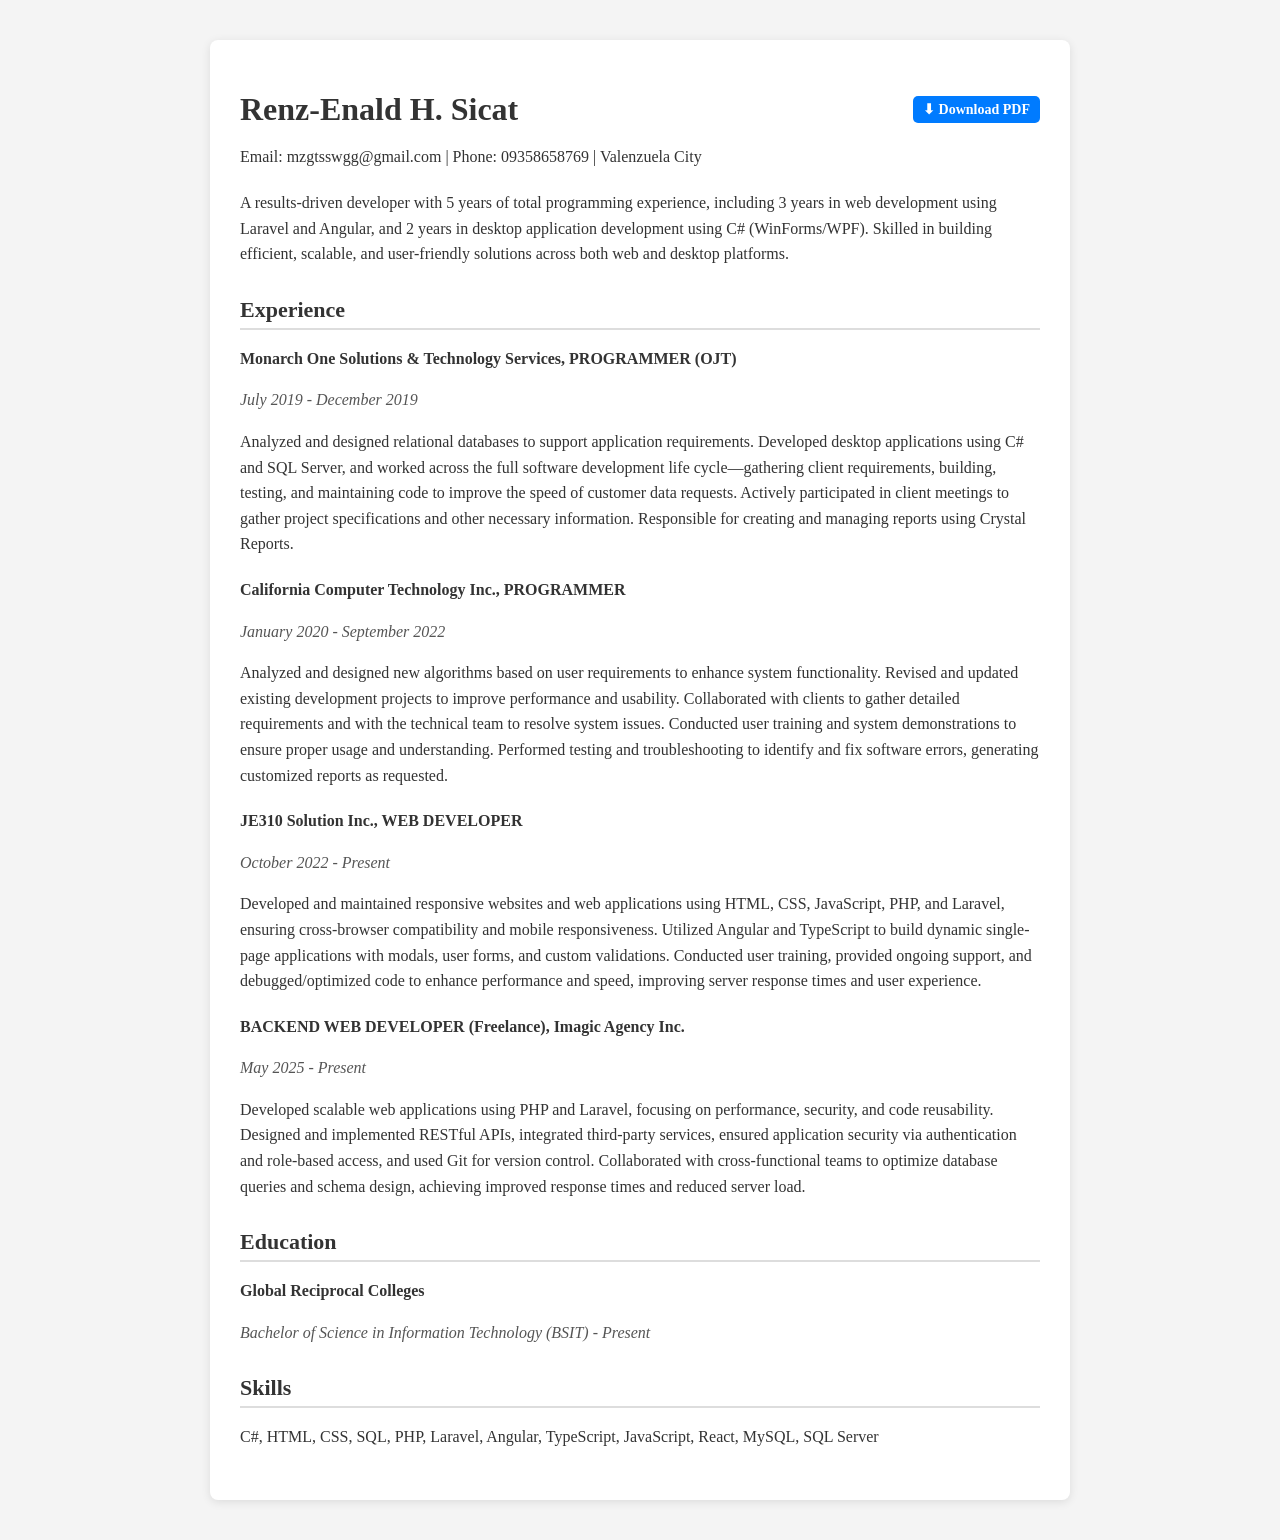
==== resume.html @ e67a29f0 "add resume html" ====
<!DOCTYPE html>
<html lang="en">
<head>
  <meta charset="UTF-8">
  <meta name="viewport" content="width=device-width, initial-scale=1.0">
  <title>Renz-Enald H. Sicat - Resume</title>
  <style>
    body {
      font-family: 'Times New Roman', serif;
      background: #f4f4f4;
      margin: 0;
      padding: 0;
      color: #333;
    }
    .container {
      width: 800px;
      max-width: 95%;
      margin: 40px auto;
      background: #fff;
      padding: 30px;
      border-radius: 8px;
      box-shadow: 0 2px 10px rgba(0,0,0,0.1);
    }
    h1 {
      font-size: 32px;
      margin-bottom: 5px;
    }
    h2 {
      font-size: 22px;
      border-bottom: 2px solid #ddd;
      padding-bottom: 5px;
      margin-bottom: 15px;
      margin-top: 30px;
    }
    p, li {
      line-height: 1.6;
    }
    ul {
      padding-left: 20px;
    }
    .sub {
      font-style: italic;
      color: #555;
    }
    .contact {
      margin-bottom: 20px;
    }
    .experience-item, .education-item, .skills-item {
      margin-bottom: 20px;
    }
    .job-title {
      font-weight: bold;
    }
  </style>
</head>
<body>
  <div class="container">
  <h1>
 <h1 style="display: flex; justify-content: space-between; align-items: center;">
  Renz-Enald H. Sicat
  <a href="assets/docs/RenzResume.pdf" download class="btn" style="text-decoration: none; padding: 5px 10px; background-color: #007bff; color: white; border-radius: 5px; font-size: 14px;">
    ⬇ Download PDF
  </a>
</h1>
    <p class="contact">Email: mzgtsswgg@gmail.com | Phone: 09358658769 | Valenzuela City</p>
    <p>A results-driven developer with 5 years of total programming experience, including 3 years in web development using Laravel and Angular, and 2 years in desktop application development using C# (WinForms/WPF). Skilled in building efficient, scalable, and user-friendly solutions across both web and desktop platforms.</p>

    <h2>Experience</h2>

    <div class="experience-item">
      <p class="job-title">Monarch One Solutions & Technology Services, PROGRAMMER (OJT)</p>
      <p class="sub">July 2019 - December 2019</p>
      <p>Analyzed and designed relational databases to support application requirements. Developed desktop applications using C# and SQL Server, and worked across the full software development life cycle—gathering client requirements, building, testing, and maintaining code to improve the speed of customer data requests. Actively participated in client meetings to gather project specifications and other necessary information. Responsible for creating and managing reports using Crystal Reports.</p>
    </div>

    <div class="experience-item">
      <p class="job-title">California Computer Technology Inc., PROGRAMMER</p>
      <p class="sub">January 2020 - September 2022</p>
      <p>Analyzed and designed new algorithms based on user requirements to enhance system functionality. Revised and updated existing development projects to improve performance and usability. Collaborated with clients to gather detailed requirements and with the technical team to resolve system issues. Conducted user training and system demonstrations to ensure proper usage and understanding. Performed testing and troubleshooting to identify and fix software errors, generating customized reports as requested.</p>
    </div>

    <div class="experience-item">
      <p class="job-title">JE310 Solution Inc., WEB DEVELOPER</p>
      <p class="sub">October 2022 - Present</p>
      <p>Developed and maintained responsive websites and web applications using HTML, CSS, JavaScript, PHP, and Laravel, ensuring cross-browser compatibility and mobile responsiveness. Utilized Angular and TypeScript to build dynamic single-page applications with modals, user forms, and custom validations. Conducted user training, provided ongoing support, and debugged/optimized code to enhance performance and speed, improving server response times and user experience.</p>
    </div>

    <div class="experience-item">
      <p class="job-title">BACKEND WEB DEVELOPER (Freelance), Imagic Agency Inc.</p>
      <p class="sub">May 2025 - Present</p>
      <p>Developed scalable web applications using PHP and Laravel, focusing on performance, security, and code reusability. Designed and implemented RESTful APIs, integrated third-party services, ensured application security via authentication and role-based access, and used Git for version control. Collaborated with cross-functional teams to optimize database queries and schema design, achieving improved response times and reduced server load.</p>
    </div>

    <h2>Education</h2>
    <div class="education-item">
      <p class="job-title">Global Reciprocal Colleges</p>
      <p class="sub">Bachelor of Science in Information Technology (BSIT) - Present</p>
    </div>

    <h2>Skills</h2>
    <div class="skills-item">
      <p>C#, HTML, CSS, SQL, PHP, Laravel, Angular, TypeScript, JavaScript, React, MySQL, SQL Server</p>
    </div>
  </div>
</body>
</html>
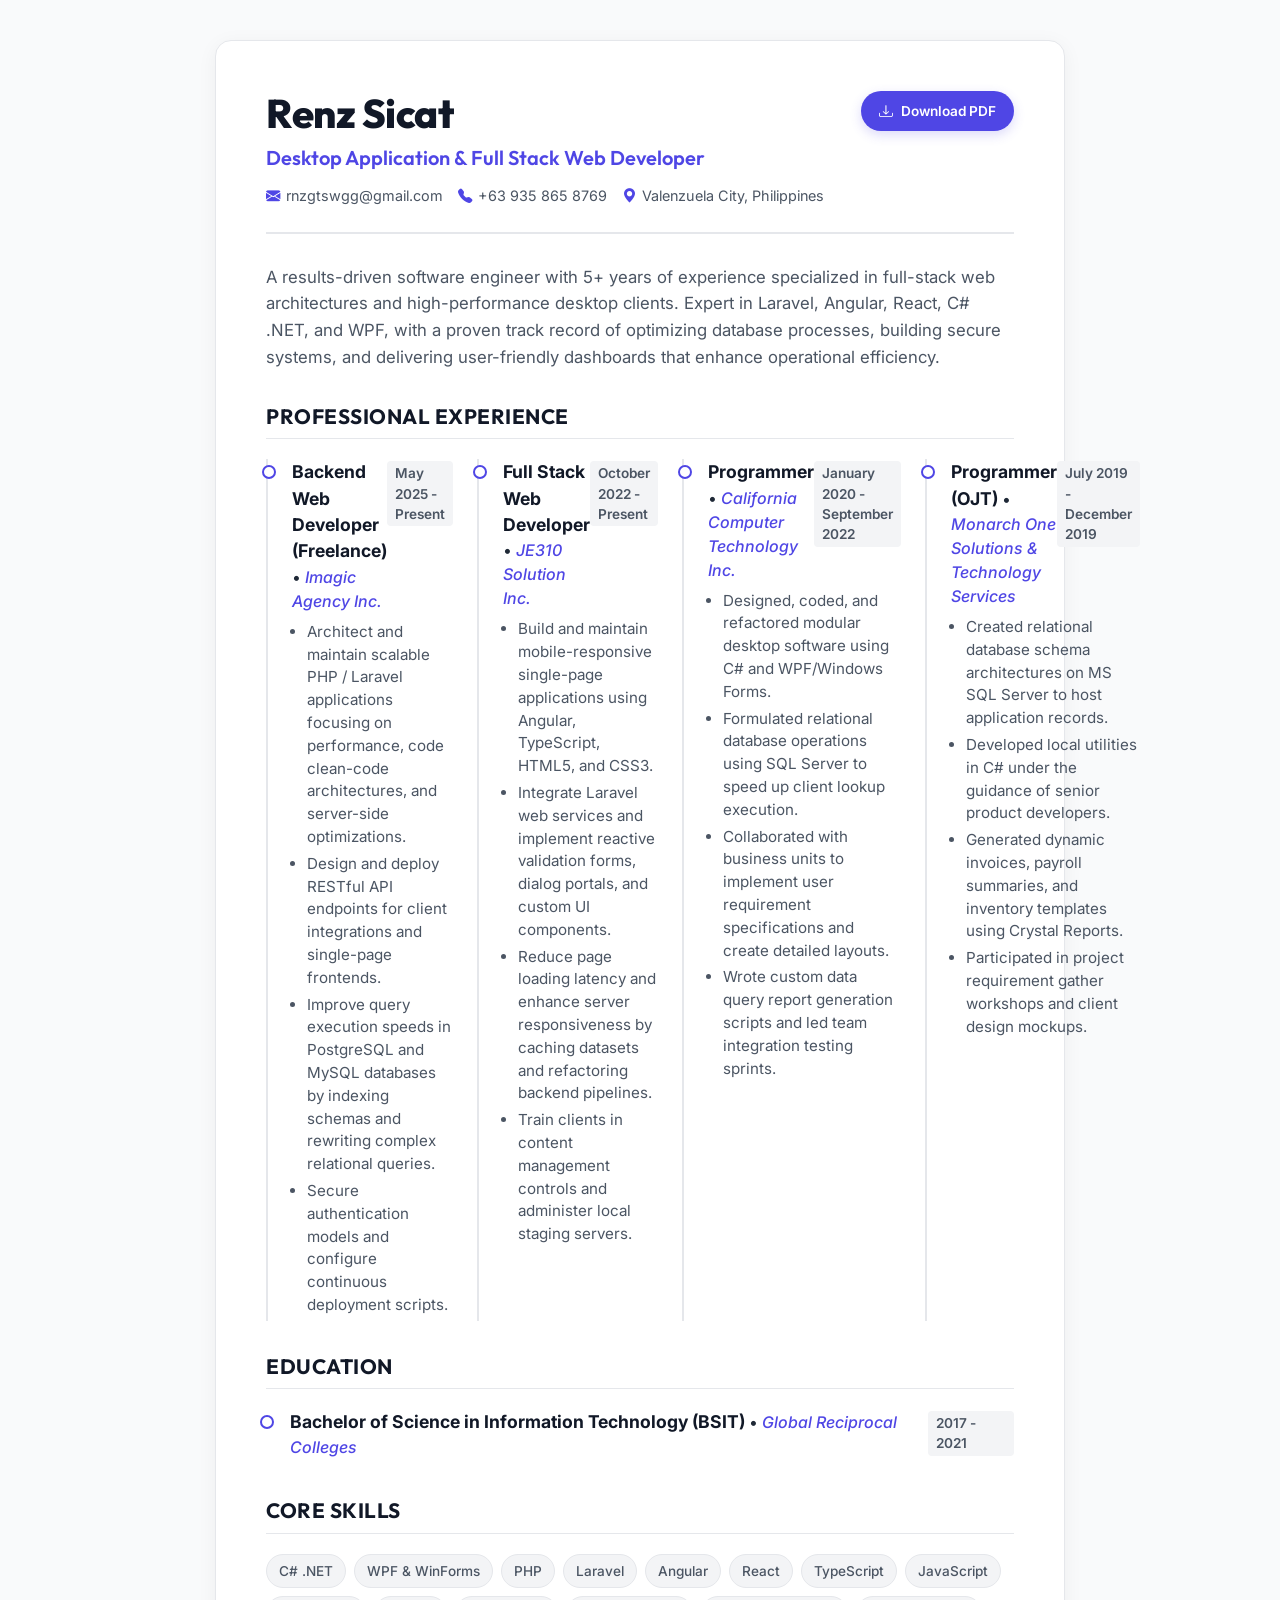
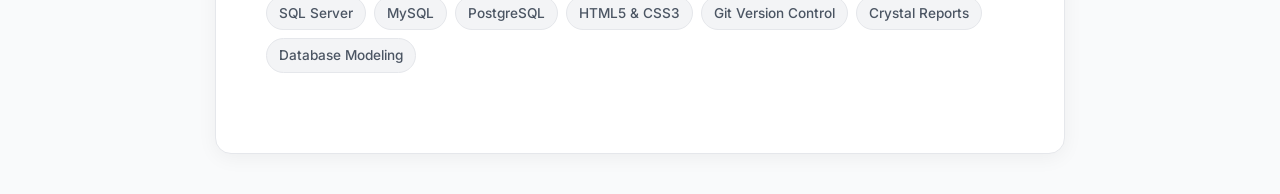
==== commit 7f0fd65f: "refactor: modernize resume layout with responsive design, Google Fonts, and semantic structure" ====
--- a/resume.html
+++ b/resume.html
@@ -3,104 +3,398 @@
 <head>
   <meta charset="UTF-8">
   <meta name="viewport" content="width=device-width, initial-scale=1.0">
-  <title>Renz-Enald H. Sicat - Resume</title>
+  <title>Renz Sicat - Resume</title>
+  <link rel="preconnect" href="https://fonts.googleapis.com">
+  <link rel="preconnect" href="https://fonts.gstatic.com" crossorigin>
+  <link href="https://fonts.googleapis.com/css2?family=Inter:wght@300;400;500;600;700&family=Outfit:wght@400;500;600;700;800&display=swap" rel="stylesheet">
+  <link href="https://cdn.jsdelivr.net/npm/bootstrap-icons@1.11.3/font/bootstrap-icons.min.css" rel="stylesheet">
   <style>
-    body {
-      font-family: 'Times New Roman', serif;
-      background: #f4f4f4;
+    :root {
+      --primary: #4f46e5;
+      --primary-dark: #3730a3;
+      --text-main: #1f2937;
+      --text-muted: #4b5563;
+      --background: #f9fafb;
+      --card-bg: #ffffff;
+      --border: #e5e7eb;
+    }
+
+    * {
+      box-sizing: border-box;
       margin: 0;
       padding: 0;
-      color: #333;
-    }
-    .container {
-      width: 800px;
-      max-width: 95%;
-      margin: 40px auto;
-      background: #fff;
-      padding: 30px;
-      border-radius: 8px;
-      box-shadow: 0 2px 10px rgba(0,0,0,0.1);
-    }
-    h1 {
-      font-size: 32px;
-      margin-bottom: 5px;
-    }
-    h2 {
-      font-size: 22px;
-      border-bottom: 2px solid #ddd;
-      padding-bottom: 5px;
-      margin-bottom: 15px;
-      margin-top: 30px;
-    }
-    p, li {
+    }
+
+    body {
+      font-family: 'Inter', sans-serif;
+      background: var(--background);
+      color: var(--text-main);
+      line-height: 1.5;
+      padding: 40px 20px;
+    }
+
+    .resume-container {
+      max-width: 850px;
+      margin: 0 auto;
+      background: var(--card-bg);
+      padding: 50px;
+      border-radius: 16px;
+      box-shadow: 0 4px 20px rgba(0, 0, 0, 0.05);
+      border: 1px solid var(--border);
+    }
+
+    header {
+      display: flex;
+      justify-content: space-between;
+      align-items: flex-start;
+      border-bottom: 2px solid var(--border);
+      padding-bottom: 25px;
+      margin-bottom: 30px;
+    }
+
+    .header-info h1 {
+      font-family: 'Outfit', sans-serif;
+      font-size: 2.5rem;
+      font-weight: 800;
+      color: #111827;
+      letter-spacing: -0.5px;
+      line-height: 1.1;
+      margin-bottom: 8px;
+    }
+
+    .header-info h2 {
+      font-family: 'Outfit', sans-serif;
+      font-size: 1.25rem;
+      font-weight: 600;
+      color: var(--primary);
+      margin-bottom: 12px;
+    }
+
+    .contact-grid {
+      display: flex;
+      flex-wrap: wrap;
+      gap: 15px;
+      font-size: 0.9rem;
+      color: var(--text-muted);
+    }
+
+    .contact-item {
+      display: flex;
+      align-items: center;
+      gap: 6px;
+    }
+
+    .contact-item i {
+      color: var(--primary);
+    }
+
+    .download-btn {
+      display: inline-flex;
+      align-items: center;
+      gap: 8px;
+      background: var(--primary);
+      color: #ffffff;
+      text-decoration: none;
+      padding: 10px 18px;
+      border-radius: 30px;
+      font-size: 0.85rem;
+      font-weight: 600;
+      transition: all 0.2s ease;
+      box-shadow: 0 4px 12px rgba(79, 70, 229, 0.2);
+    }
+
+    .download-btn:hover {
+      background: var(--primary-dark);
+      transform: translateY(-1px);
+    }
+
+    .summary {
+      font-size: 1.05rem;
+      color: var(--text-muted);
       line-height: 1.6;
-    }
-    ul {
-      padding-left: 20px;
-    }
-    .sub {
+      margin-bottom: 30px;
+    }
+
+    section {
+      margin-bottom: 30px;
+    }
+
+    h3.section-title {
+      font-family: 'Outfit', sans-serif;
+      font-size: 1.3rem;
+      font-weight: 700;
+      color: #111827;
+      border-bottom: 1px solid var(--border);
+      padding-bottom: 6px;
+      margin-bottom: 20px;
+      text-transform: uppercase;
+      letter-spacing: 0.5px;
+    }
+
+    .timeline {
+      display: flex;
+      flex-column: column;
+      gap: 24px;
+    }
+
+    .timeline-item {
+      position: relative;
+      padding-left: 24px;
+      border-left: 2px solid var(--border);
+    }
+
+    .timeline-item::before {
+      content: "";
+      position: absolute;
+      left: -6px;
+      top: 6px;
+      width: 10px;
+      height: 10px;
+      background: #ffffff;
+      border: 2px solid var(--primary);
+      border-radius: 50%;
+    }
+
+    .timeline-header {
+      display: flex;
+      justify-content: space-between;
+      align-items: baseline;
+      margin-bottom: 6px;
+    }
+
+    .timeline-title {
+      font-weight: 700;
+      font-size: 1.1rem;
+      color: #111827;
+    }
+
+    .timeline-company {
       font-style: italic;
-      color: #555;
-    }
-    .contact {
-      margin-bottom: 20px;
-    }
-    .experience-item, .education-item, .skills-item {
-      margin-bottom: 20px;
-    }
-    .job-title {
-      font-weight: bold;
+      color: var(--primary);
+      font-weight: 500;
+    }
+
+    .timeline-date {
+      font-size: 0.85rem;
+      font-weight: 600;
+      color: var(--text-muted);
+      background: #f3f4f6;
+      padding: 2px 8px;
+      border-radius: 4px;
+    }
+
+    .timeline-desc {
+      font-size: 0.95rem;
+      color: var(--text-muted);
+      margin-top: 8px;
+      padding-left: 15px;
+    }
+
+    .timeline-desc li {
+      margin-bottom: 4px;
+    }
+
+    .skills-grid {
+      display: flex;
+      flex-wrap: wrap;
+      gap: 8px;
+    }
+
+    .skill-tag {
+      background: #f3f4f6;
+      border: 1px solid var(--border);
+      color: var(--text-muted);
+      padding: 6px 12px;
+      border-radius: 20px;
+      font-size: 0.85rem;
+      font-weight: 500;
+      transition: all 0.2s ease;
+    }
+
+    .skill-tag:hover {
+      background: rgba(79, 70, 229, 0.08);
+      border-color: rgba(79, 70, 229, 0.3);
+      color: var(--primary);
+    }
+
+    @media (max-width: 768px) {
+      body {
+        padding: 20px 10px;
+      }
+      .resume-container {
+        padding: 30px 20px;
+      }
+      header {
+        flex-direction: column;
+        gap: 15px;
+      }
+      .timeline-header {
+        flex-direction: column;
+        align-items: flex-start;
+        gap: 4px;
+      }
+    }
+
+    /* Print styling rules */
+    @media print {
+      body {
+        background: #ffffff;
+        color: #000000;
+        padding: 0;
+      }
+      .resume-container {
+        box-shadow: none;
+        border: none;
+        padding: 0;
+      }
+      .download-btn {
+        display: none;
+      }
+      .skill-tag {
+        border: 1px solid #ccc;
+        background: none;
+      }
     }
   </style>
 </head>
 <body>
-  <div class="container">
-  <h1>
- <h1 style="display: flex; justify-content: space-between; align-items: center;">
-  Renz-Enald H. Sicat
-  <a href="assets/docs/RenzResume.pdf" download class="btn" style="text-decoration: none; padding: 5px 10px; background-color: #007bff; color: white; border-radius: 5px; font-size: 14px;">
-    ⬇ Download PDF
-  </a>
-</h1>
-    <p class="contact">Email: mzgtsswgg@gmail.com | Phone: 09358658769 | Valenzuela City</p>
-    <p>A results-driven developer with 5 years of total programming experience, including 3 years in web development using Laravel and Angular, and 2 years in desktop application development using C# (WinForms/WPF). Skilled in building efficient, scalable, and user-friendly solutions across both web and desktop platforms.</p>
-
-    <h2>Experience</h2>
-
-    <div class="experience-item">
-      <p class="job-title">Monarch One Solutions & Technology Services, PROGRAMMER (OJT)</p>
-      <p class="sub">July 2019 - December 2019</p>
-      <p>Analyzed and designed relational databases to support application requirements. Developed desktop applications using C# and SQL Server, and worked across the full software development life cycle—gathering client requirements, building, testing, and maintaining code to improve the speed of customer data requests. Actively participated in client meetings to gather project specifications and other necessary information. Responsible for creating and managing reports using Crystal Reports.</p>
-    </div>
-
-    <div class="experience-item">
-      <p class="job-title">California Computer Technology Inc., PROGRAMMER</p>
-      <p class="sub">January 2020 - September 2022</p>
-      <p>Analyzed and designed new algorithms based on user requirements to enhance system functionality. Revised and updated existing development projects to improve performance and usability. Collaborated with clients to gather detailed requirements and with the technical team to resolve system issues. Conducted user training and system demonstrations to ensure proper usage and understanding. Performed testing and troubleshooting to identify and fix software errors, generating customized reports as requested.</p>
-    </div>
-
-    <div class="experience-item">
-      <p class="job-title">JE310 Solution Inc., WEB DEVELOPER</p>
-      <p class="sub">October 2022 - Present</p>
-      <p>Developed and maintained responsive websites and web applications using HTML, CSS, JavaScript, PHP, and Laravel, ensuring cross-browser compatibility and mobile responsiveness. Utilized Angular and TypeScript to build dynamic single-page applications with modals, user forms, and custom validations. Conducted user training, provided ongoing support, and debugged/optimized code to enhance performance and speed, improving server response times and user experience.</p>
-    </div>
-
-    <div class="experience-item">
-      <p class="job-title">BACKEND WEB DEVELOPER (Freelance), Imagic Agency Inc.</p>
-      <p class="sub">May 2025 - Present</p>
-      <p>Developed scalable web applications using PHP and Laravel, focusing on performance, security, and code reusability. Designed and implemented RESTful APIs, integrated third-party services, ensured application security via authentication and role-based access, and used Git for version control. Collaborated with cross-functional teams to optimize database queries and schema design, achieving improved response times and reduced server load.</p>
-    </div>
-
-    <h2>Education</h2>
-    <div class="education-item">
-      <p class="job-title">Global Reciprocal Colleges</p>
-      <p class="sub">Bachelor of Science in Information Technology (BSIT) - Present</p>
-    </div>
-
-    <h2>Skills</h2>
-    <div class="skills-item">
-      <p>C#, HTML, CSS, SQL, PHP, Laravel, Angular, TypeScript, JavaScript, React, MySQL, SQL Server</p>
-    </div>
+  <div class="resume-container">
+    <header>
+      <div class="header-info">
+        <h1>Renz Sicat</h1>
+        <h2>Desktop Application &amp; Full Stack Web Developer</h2>
+        <div class="contact-grid">
+          <div class="contact-item">
+            <i class="bi bi-envelope-fill"></i>
+            <span>rnzgtswgg@gmail.com</span>
+          </div>
+          <div class="contact-item">
+            <i class="bi bi-telephone-fill"></i>
+            <span>+63 935 865 8769</span>
+          </div>
+          <div class="contact-item">
+            <i class="bi bi-geo-alt-fill"></i>
+            <span>Valenzuela City, Philippines</span>
+          </div>
+        </div>
+      </div>
+      <div>
+        <a href="assets/docs/RenzResume.pdf" download class="download-btn">
+          <i class="bi bi-download"></i> Download PDF
+        </a>
+      </div>
+    </header>
+
+    <p class="summary">
+      A results-driven software engineer with 5+ years of experience specialized in full-stack web architectures and high-performance desktop clients. Expert in Laravel, Angular, React, C# .NET, and WPF, with a proven track record of optimizing database processes, building secure systems, and delivering user-friendly dashboards that enhance operational efficiency.
+    </p>
+
+    <section>
+      <h3 class="section-title">Professional Experience</h3>
+      <div class="timeline">
+        
+        <div class="timeline-item">
+          <div class="timeline-header">
+            <div>
+              <span class="timeline-title">Backend Web Developer (Freelance)</span> &bull; 
+              <span class="timeline-company">Imagic Agency Inc.</span>
+            </div>
+            <span class="timeline-date">May 2025 - Present</span>
+          </div>
+          <ul class="timeline-desc">
+            <li>Architect and maintain scalable PHP / Laravel applications focusing on performance, code clean-code architectures, and server-side optimizations.</li>
+            <li>Design and deploy RESTful API endpoints for client integrations and single-page frontends.</li>
+            <li>Improve query execution speeds in PostgreSQL and MySQL databases by indexing schemas and rewriting complex relational queries.</li>
+            <li>Secure authentication models and configure continuous deployment scripts.</li>
+          </ul>
+        </div>
+
+        <div class="timeline-item">
+          <div class="timeline-header">
+            <div>
+              <span class="timeline-title">Full Stack Web Developer</span> &bull; 
+              <span class="timeline-company">JE310 Solution Inc.</span>
+            </div>
+            <span class="timeline-date">October 2022 - Present</span>
+          </div>
+          <ul class="timeline-desc">
+            <li>Build and maintain mobile-responsive single-page applications using Angular, TypeScript, HTML5, and CSS3.</li>
+            <li>Integrate Laravel web services and implement reactive validation forms, dialog portals, and custom UI components.</li>
+            <li>Reduce page loading latency and enhance server responsiveness by caching datasets and refactoring backend pipelines.</li>
+            <li>Train clients in content management controls and administer local staging servers.</li>
+          </ul>
+        </div>
+
+        <div class="timeline-item">
+          <div class="timeline-header">
+            <div>
+              <span class="timeline-title">Programmer</span> &bull; 
+              <span class="timeline-company">California Computer Technology Inc.</span>
+            </div>
+            <span class="timeline-date">January 2020 - September 2022</span>
+          </div>
+          <ul class="timeline-desc">
+            <li>Designed, coded, and refactored modular desktop software using C# and WPF/Windows Forms.</li>
+            <li>Formulated relational database operations using SQL Server to speed up client lookup execution.</li>
+            <li>Collaborated with business units to implement user requirement specifications and create detailed layouts.</li>
+            <li>Wrote custom data query report generation scripts and led team integration testing sprints.</li>
+          </ul>
+        </div>
+
+        <div class="timeline-item">
+          <div class="timeline-header">
+            <div>
+              <span class="timeline-title">Programmer (OJT)</span> &bull; 
+              <span class="timeline-company">Monarch One Solutions &amp; Technology Services</span>
+            </div>
+            <span class="timeline-date">July 2019 - December 2019</span>
+          </div>
+          <ul class="timeline-desc">
+            <li>Created relational database schema architectures on MS SQL Server to host application records.</li>
+            <li>Developed local utilities in C# under the guidance of senior product developers.</li>
+            <li>Generated dynamic invoices, payroll summaries, and inventory templates using Crystal Reports.</li>
+            <li>Participated in project requirement gather workshops and client design mockups.</li>
+          </ul>
+        </div>
+
+      </div>
+    </section>
+
+    <section>
+      <h3 class="section-title">Education</h3>
+      <div class="timeline">
+        <div class="timeline-item" style="border-left: none;">
+          <div class="timeline-header">
+            <div>
+              <span class="timeline-title">Bachelor of Science in Information Technology (BSIT)</span> &bull; 
+              <span class="timeline-company">Global Reciprocal Colleges</span>
+            </div>
+            <span class="timeline-date">2017 - 2021</span>
+          </div>
+        </div>
+      </div>
+    </section>
+
+    <section>
+      <h3 class="section-title">Core Skills</h3>
+      <div class="skills-grid">
+        <span class="skill-tag">C# .NET</span>
+        <span class="skill-tag">WPF &amp; WinForms</span>
+        <span class="skill-tag">PHP</span>
+        <span class="skill-tag">Laravel</span>
+        <span class="skill-tag">Angular</span>
+        <span class="skill-tag">React</span>
+        <span class="skill-tag">TypeScript</span>
+        <span class="skill-tag">JavaScript</span>
+        <span class="skill-tag">SQL Server</span>
+        <span class="skill-tag">MySQL</span>
+        <span class="skill-tag">PostgreSQL</span>
+        <span class="skill-tag">HTML5 &amp; CSS3</span>
+        <span class="skill-tag">Git Version Control</span>
+        <span class="skill-tag">Crystal Reports</span>
+        <span class="skill-tag">Database Modeling</span>
+      </div>
+    </section>
   </div>
 </body>
 </html>
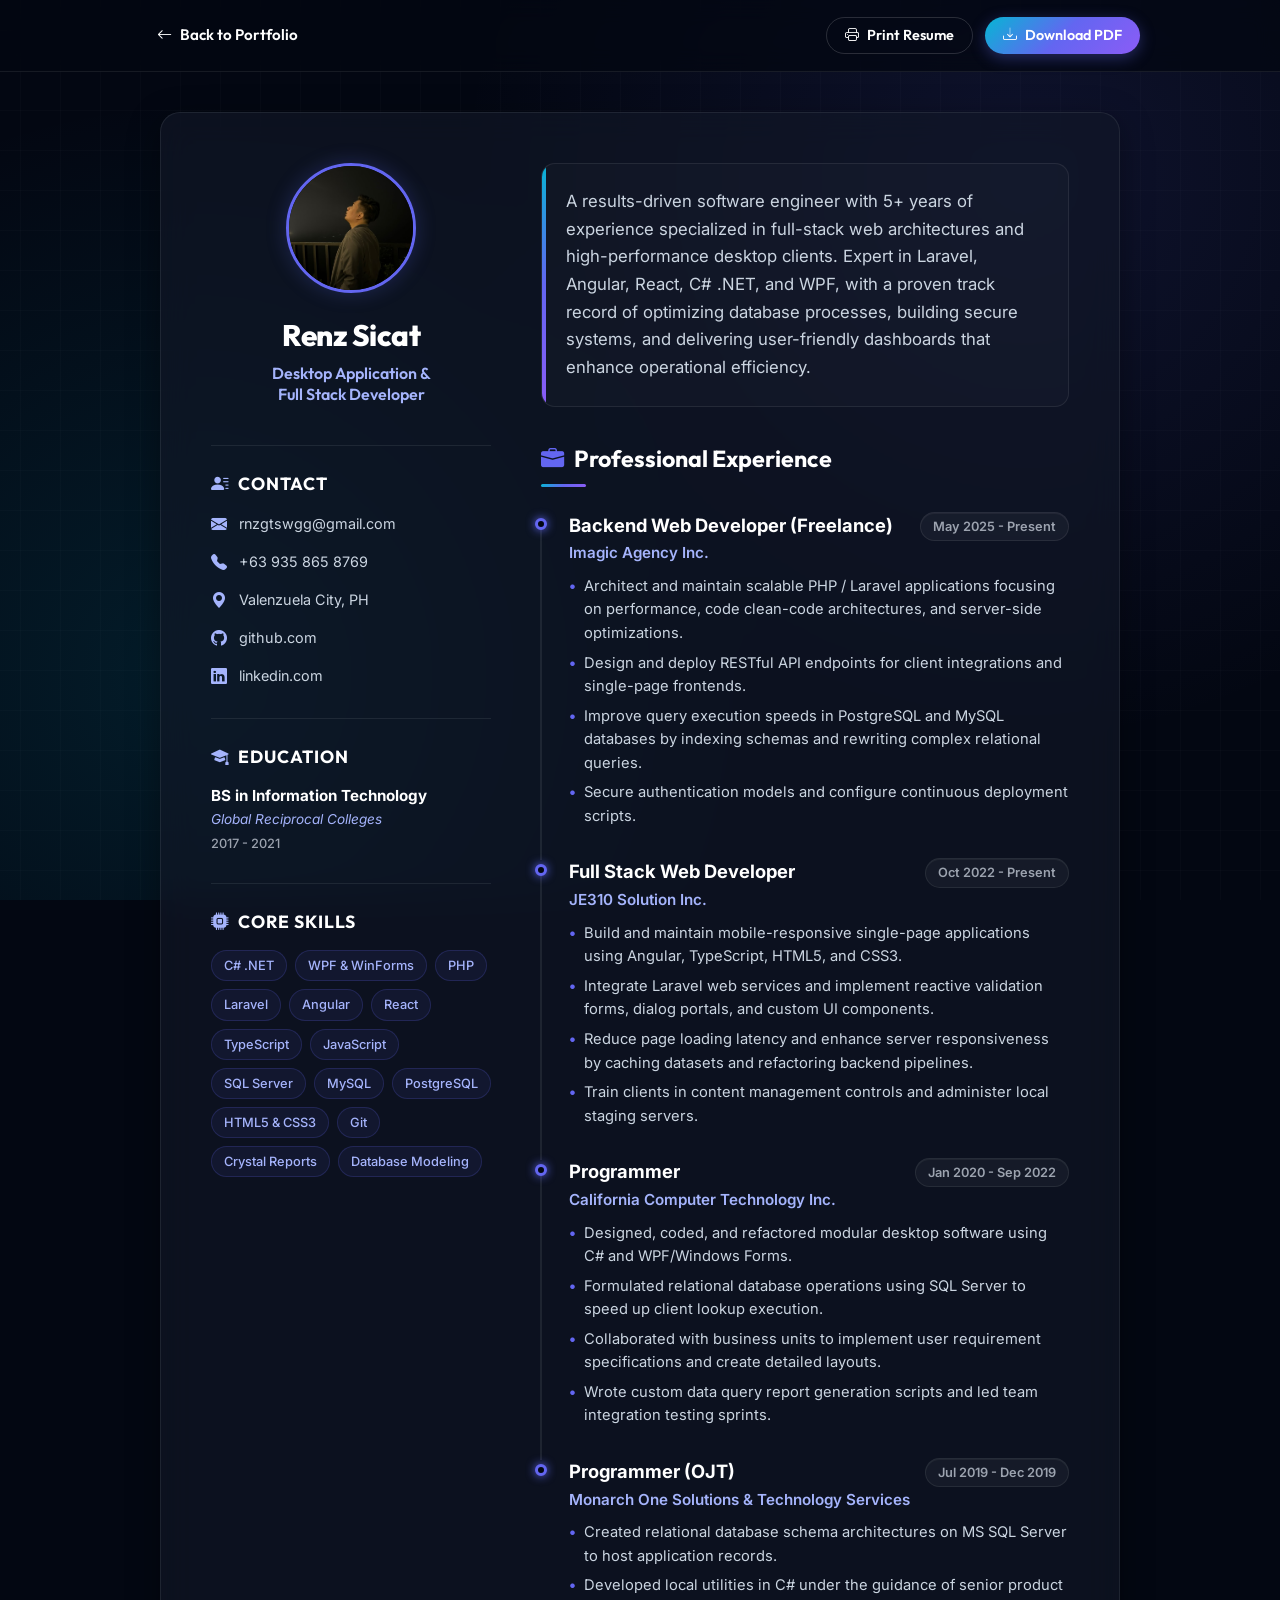
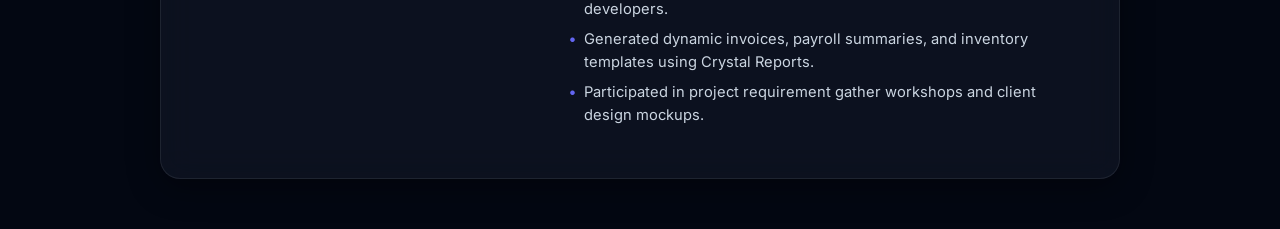
==== commit fb1457ab: "feat: redesign resume page with dark mode, glassmorphism UI, and SEO meta tags" ====
--- a/resume.html
+++ b/resume.html
@@ -4,19 +4,30 @@
   <meta charset="UTF-8">
   <meta name="viewport" content="width=device-width, initial-scale=1.0">
   <title>Renz Sicat - Resume</title>
+  
+  <!-- Meta tags for SEO -->
+  <meta name="description" content="Resume of Renz Sicat, Desktop Application & Full Stack Web Developer. Specializing in Laravel, Angular, React, C# .NET, and WPF.">
+  <meta name="keywords" content="Renz Sicat, Resume, Developer, Portfolio, Software Engineer, Laravel, Angular, React, C# .NET, WPF">
+  
+  <!-- Fonts and Icons -->
   <link rel="preconnect" href="https://fonts.googleapis.com">
   <link rel="preconnect" href="https://fonts.gstatic.com" crossorigin>
   <link href="https://fonts.googleapis.com/css2?family=Inter:wght@300;400;500;600;700&family=Outfit:wght@400;500;600;700;800&display=swap" rel="stylesheet">
   <link href="https://cdn.jsdelivr.net/npm/bootstrap-icons@1.11.3/font/bootstrap-icons.min.css" rel="stylesheet">
+  
   <style>
     :root {
-      --primary: #4f46e5;
-      --primary-dark: #3730a3;
-      --text-main: #1f2937;
-      --text-muted: #4b5563;
-      --background: #f9fafb;
-      --card-bg: #ffffff;
-      --border: #e5e7eb;
+      --bg-color: #030712;
+      --text-main: #cbd5e1;
+      --text-light: #ffffff;
+      --text-muted: #9ca3af;
+      --accent: #6366f1;
+      --accent-light: #a5b4fc;
+      --accent-gradient: linear-gradient(135deg, #06b6d4 0%, #6366f1 50%, #8b5cf6 100%);
+      --surface: rgba(17, 24, 39, 0.65);
+      --border: rgba(255, 255, 255, 0.08);
+      --shadow: 0 8px 32px 0 rgba(0, 0, 0, 0.37);
+      --glow-shadow: 0 0 15px rgba(99, 102, 241, 0.15);
     }
 
     * {
@@ -27,374 +38,946 @@
 
     body {
       font-family: 'Inter', sans-serif;
-      background: var(--background);
+      background-color: var(--bg-color);
+      background-image: 
+        radial-gradient(circle at 80% 20%, rgba(99, 102, 241, 0.12) 0%, transparent 45%),
+        radial-gradient(circle at 15% 75%, rgba(6, 182, 212, 0.12) 0%, transparent 45%),
+        linear-gradient(rgba(255, 255, 255, 0.015) 1px, transparent 1px),
+        linear-gradient(90deg, rgba(255, 255, 255, 0.015) 1px, transparent 1px);
+      background-size: 100% 100%, 100% 100%, 40px 40px, 40px 40px;
+      background-position: center;
+      background-attachment: fixed;
       color: var(--text-main);
       line-height: 1.5;
-      padding: 40px 20px;
-    }
-
-    .resume-container {
-      max-width: 850px;
+      padding: 0 0 50px 0;
+    }
+
+    /* Floating Navigation / Action Bar */
+    .action-header {
+      position: sticky;
+      top: 0;
+      z-index: 100;
+      background: rgba(3, 7, 18, 0.75);
+      backdrop-filter: blur(12px);
+      -webkit-backdrop-filter: blur(12px);
+      border-bottom: 1px solid var(--border);
+      padding: 15px 20px;
+      margin-bottom: 40px;
+    }
+
+    .action-header-container {
+      max-width: 1000px;
       margin: 0 auto;
-      background: var(--card-bg);
-      padding: 50px;
-      border-radius: 16px;
-      box-shadow: 0 4px 20px rgba(0, 0, 0, 0.05);
-      border: 1px solid var(--border);
-    }
-
-    header {
       display: flex;
       justify-content: space-between;
-      align-items: flex-start;
-      border-bottom: 2px solid var(--border);
-      padding-bottom: 25px;
-      margin-bottom: 30px;
-    }
-
-    .header-info h1 {
-      font-family: 'Outfit', sans-serif;
-      font-size: 2.5rem;
-      font-weight: 800;
-      color: #111827;
-      letter-spacing: -0.5px;
-      line-height: 1.1;
-      margin-bottom: 8px;
-    }
-
-    .header-info h2 {
-      font-family: 'Outfit', sans-serif;
-      font-size: 1.25rem;
-      font-weight: 600;
-      color: var(--primary);
-      margin-bottom: 12px;
-    }
-
-    .contact-grid {
-      display: flex;
-      flex-wrap: wrap;
-      gap: 15px;
-      font-size: 0.9rem;
-      color: var(--text-muted);
-    }
-
-    .contact-item {
-      display: flex;
       align-items: center;
-      gap: 6px;
-    }
-
-    .contact-item i {
-      color: var(--primary);
-    }
-
-    .download-btn {
+    }
+
+    .back-btn {
       display: inline-flex;
       align-items: center;
       gap: 8px;
-      background: var(--primary);
+      color: var(--text-light);
+      text-decoration: none;
+      font-family: 'Outfit', sans-serif;
+      font-weight: 600;
+      font-size: 0.95rem;
+      transition: all 0.3s ease;
+      padding: 8px 16px;
+      border-radius: 20px;
+      border: 1px solid transparent;
+    }
+
+    .back-btn:hover {
+      color: var(--accent-light);
+      background: rgba(255, 255, 255, 0.03);
+      border-color: var(--border);
+    }
+
+    .action-buttons {
+      display: flex;
+      gap: 12px;
+    }
+
+    .action-btn {
+      display: inline-flex;
+      align-items: center;
+      gap: 8px;
+      text-decoration: none;
+      padding: 8px 18px;
+      border-radius: 20px;
+      font-family: 'Outfit', sans-serif;
+      font-size: 0.9rem;
+      font-weight: 600;
+      cursor: pointer;
+      transition: all 0.3s ease;
+    }
+
+    .primary-btn {
+      background: var(--accent-gradient);
       color: #ffffff;
+      border: none;
+      box-shadow: 0 4px 15px rgba(99, 102, 241, 0.35);
+    }
+
+    .primary-btn:hover {
+      transform: translateY(-2px);
+      box-shadow: 0 6px 20px rgba(99, 102, 241, 0.5);
+      opacity: 0.95;
+    }
+
+    .secondary-btn {
+      background: transparent;
+      color: var(--text-light);
+      border: 1px solid rgba(255, 255, 255, 0.15);
+    }
+
+    .secondary-btn:hover {
+      background: rgba(255, 255, 255, 0.05);
+      border-color: rgba(99, 102, 241, 0.4);
+      box-shadow: 0 0 10px rgba(99, 102, 241, 0.15);
+      transform: translateY(-1px);
+    }
+
+    /* Resume Container Layout */
+    .resume-container {
+      max-width: 1000px;
+      margin: 0 auto;
+      padding: 0 20px;
+    }
+
+    .resume-glass-card {
+      background: var(--surface);
+      backdrop-filter: blur(16px);
+      -webkit-backdrop-filter: blur(16px);
+      border: 1px solid var(--border);
+      border-radius: 20px;
+      padding: 50px;
+      box-shadow: var(--shadow);
+    }
+
+    .resume-grid {
+      display: grid;
+      grid-template-columns: 280px 1fr;
+      gap: 50px;
+    }
+
+    /* Left Column (Sidebar) Styling */
+    .resume-sidebar {
+      display: flex;
+      flex-direction: column;
+      gap: 30px;
+    }
+
+    .profile-card {
+      text-align: center;
+      padding-bottom: 10px;
+    }
+
+    .avatar-container {
+      width: 130px;
+      height: 130px;
+      margin: 0 auto 20px auto;
+      border-radius: 50%;
+      overflow: hidden;
+      border: 3px solid var(--accent);
+      box-shadow: 0 0 20px rgba(99, 102, 241, 0.25);
+      position: relative;
+    }
+
+    .profile-avatar {
+      width: 100%;
+      height: 100%;
+      object-fit: cover;
+    }
+
+    .profile-name {
+      font-family: 'Outfit', sans-serif;
+      font-size: 1.85rem;
+      font-weight: 800;
+      color: var(--text-light);
+      margin-bottom: 6px;
+      letter-spacing: -0.5px;
+    }
+
+    .profile-title {
+      font-family: 'Outfit', sans-serif;
+      font-size: 1rem;
+      font-weight: 600;
+      color: var(--accent-light);
+      line-height: 1.3;
+    }
+
+    .sidebar-section {
+      border-top: 1px solid var(--border);
+      padding-top: 25px;
+    }
+
+    .section-title-sidebar {
+      font-family: 'Outfit', sans-serif;
+      font-size: 1.1rem;
+      font-weight: 700;
+      color: var(--text-light);
+      text-transform: uppercase;
+      letter-spacing: 1px;
+      margin-bottom: 15px;
+      display: flex;
+      align-items: center;
+      gap: 8px;
+    }
+
+    .section-title-sidebar i {
+      color: var(--accent-light);
+      font-size: 1.1rem;
+    }
+
+    .contact-list {
+      display: flex;
+      flex-direction: column;
+      gap: 14px;
+    }
+
+    .contact-item {
+      display: flex;
+      align-items: center;
+      gap: 12px;
+      font-size: 0.9rem;
+      color: var(--text-main);
+    }
+
+    .contact-item i {
+      color: var(--accent-light);
+      font-size: 1rem;
+      width: 16px;
+      text-align: center;
+    }
+
+    .contact-item a {
+      color: var(--text-main);
       text-decoration: none;
-      padding: 10px 18px;
-      border-radius: 30px;
+      transition: color 0.2s ease;
+    }
+
+    .contact-item a:hover {
+      color: var(--text-light);
+      text-decoration: underline;
+    }
+
+    .education-item {
+      display: flex;
+      flex-direction: column;
+      gap: 4px;
+    }
+
+    .edu-degree {
+      font-weight: 700;
+      font-size: 0.95rem;
+      color: var(--text-light);
+      line-height: 1.3;
+    }
+
+    .edu-school {
       font-size: 0.85rem;
-      font-weight: 600;
+      color: var(--accent-light);
+      font-style: italic;
+    }
+
+    .edu-year {
+      font-size: 0.8rem;
+      color: var(--text-muted);
+      font-weight: 500;
+    }
+
+    /* Skills Pill Tags */
+    .skills-container {
+      display: flex;
+      flex-wrap: wrap;
+      gap: 8px;
+    }
+
+    .skill-pill {
+      display: inline-flex;
+      align-items: center;
+      padding: 5px 12px;
+      background: rgba(99, 102, 241, 0.08);
+      border: 1px solid rgba(99, 102, 241, 0.2);
+      border-radius: 20px;
+      color: #a5b4fc;
+      font-size: 0.8rem;
+      font-weight: 500;
       transition: all 0.2s ease;
-      box-shadow: 0 4px 12px rgba(79, 70, 229, 0.2);
-    }
-
-    .download-btn:hover {
-      background: var(--primary-dark);
+    }
+
+    .skill-pill:hover {
+      background: rgba(99, 102, 241, 0.2);
+      border-color: rgba(99, 102, 241, 0.5);
+      color: #ffffff;
       transform: translateY(-1px);
-    }
-
-    .summary {
+      box-shadow: 0 2px 8px rgba(99, 102, 241, 0.2);
+    }
+
+    /* Right Column (Main Content) Styling */
+    .resume-main {
+      display: flex;
+      flex-direction: column;
+      gap: 35px;
+    }
+
+    .summary-card {
+      background: rgba(255, 255, 255, 0.02);
+      border: 1px solid var(--border);
+      border-radius: 14px;
+      padding: 24px;
+      position: relative;
+      overflow: hidden;
+    }
+
+    .summary-card::before {
+      content: "";
+      position: absolute;
+      left: 0;
+      top: 0;
+      bottom: 0;
+      width: 4px;
+      background: var(--accent-gradient);
+    }
+
+    .summary-text {
       font-size: 1.05rem;
-      color: var(--text-muted);
-      line-height: 1.6;
-      margin-bottom: 30px;
-    }
-
-    section {
-      margin-bottom: 30px;
-    }
-
-    h3.section-title {
+      line-height: 1.65;
+      color: var(--text-main);
+    }
+
+    .section-title-main {
       font-family: 'Outfit', sans-serif;
-      font-size: 1.3rem;
+      font-size: 1.45rem;
       font-weight: 700;
-      color: #111827;
-      border-bottom: 1px solid var(--border);
-      padding-bottom: 6px;
-      margin-bottom: 20px;
-      text-transform: uppercase;
-      letter-spacing: 0.5px;
-    }
-
+      color: var(--text-light);
+      margin-bottom: 25px;
+      position: relative;
+      padding-bottom: 10px;
+      display: flex;
+      align-items: center;
+      gap: 10px;
+    }
+
+    .section-title-main i {
+      color: var(--accent);
+    }
+
+    .section-title-main::after {
+      content: "";
+      position: absolute;
+      left: 0;
+      bottom: 0;
+      width: 45px;
+      height: 3px;
+      background: var(--accent-gradient);
+      border-radius: 2px;
+    }
+
+    /* Professional Experience Timeline */
     .timeline {
       display: flex;
-      flex-column: column;
-      gap: 24px;
+      flex-direction: column;
+      gap: 30px;
+      position: relative;
     }
 
     .timeline-item {
       position: relative;
-      padding-left: 24px;
-      border-left: 2px solid var(--border);
-    }
-
-    .timeline-item::before {
-      content: "";
+      padding-left: 28px;
+    }
+
+    .timeline-line {
+      position: absolute;
+      left: -1px;
+      top: 12px;
+      bottom: -32px;
+      width: 2px;
+      background: var(--border);
+    }
+
+    .timeline-item:last-child .timeline-line {
+      display: none;
+    }
+
+    .timeline-dot {
       position: absolute;
       left: -6px;
       top: 6px;
-      width: 10px;
-      height: 10px;
-      background: #ffffff;
-      border: 2px solid var(--primary);
+      width: 12px;
+      height: 12px;
       border-radius: 50%;
+      background: var(--bg-color);
+      border: 3px solid var(--accent);
+      box-shadow: 0 0 10px var(--accent);
+      z-index: 2;
+      transition: all 0.3s ease;
+    }
+
+    .timeline-item:hover .timeline-dot {
+      background: var(--text-light);
+      box-shadow: 0 0 15px var(--text-light);
+      transform: scale(1.15);
     }
 
     .timeline-header {
       display: flex;
       justify-content: space-between;
-      align-items: baseline;
-      margin-bottom: 6px;
-    }
-
-    .timeline-title {
+      align-items: flex-start;
+      gap: 15px;
+      margin-bottom: 10px;
+    }
+
+    .job-meta {
+      display: flex;
+      flex-direction: column;
+      gap: 3px;
+    }
+
+    .job-title {
+      font-size: 1.15rem;
       font-weight: 700;
-      font-size: 1.1rem;
-      color: #111827;
-    }
-
-    .timeline-company {
-      font-style: italic;
-      color: var(--primary);
-      font-weight: 500;
-    }
-
-    .timeline-date {
-      font-size: 0.85rem;
+      color: var(--text-light);
+    }
+
+    .job-company {
+      font-size: 0.95rem;
+      font-weight: 600;
+      color: var(--accent-light);
+    }
+
+    .job-date {
+      font-size: 0.8rem;
       font-weight: 600;
       color: var(--text-muted);
-      background: #f3f4f6;
-      padding: 2px 8px;
-      border-radius: 4px;
-    }
-
-    .timeline-desc {
-      font-size: 0.95rem;
-      color: var(--text-muted);
-      margin-top: 8px;
+      background: rgba(255, 255, 255, 0.04);
+      border: 1px solid var(--border);
+      padding: 4px 12px;
+      border-radius: 20px;
+      white-space: nowrap;
+      box-shadow: inset 0 1px 0 rgba(255,255,255,0.05);
+    }
+
+    .job-details {
+      list-style-type: none;
+      color: var(--text-main);
+      font-size: 0.92rem;
+      line-height: 1.6;
+      display: flex;
+      flex-direction: column;
+      gap: 6px;
+    }
+
+    .job-details li {
+      position: relative;
       padding-left: 15px;
     }
 
-    .timeline-desc li {
-      margin-bottom: 4px;
-    }
-
-    .skills-grid {
-      display: flex;
-      flex-wrap: wrap;
-      gap: 8px;
-    }
-
-    .skill-tag {
-      background: #f3f4f6;
-      border: 1px solid var(--border);
-      color: var(--text-muted);
-      padding: 6px 12px;
-      border-radius: 20px;
-      font-size: 0.85rem;
-      font-weight: 500;
-      transition: all 0.2s ease;
-    }
-
-    .skill-tag:hover {
-      background: rgba(79, 70, 229, 0.08);
-      border-color: rgba(79, 70, 229, 0.3);
-      color: var(--primary);
+    .job-details li::before {
+      content: "•";
+      position: absolute;
+      left: 0;
+      color: var(--accent);
+      font-weight: bold;
+    }
+
+    /* Responsive Media Queries */
+    @media (max-width: 991px) {
+      .resume-grid {
+        grid-template-columns: 1fr;
+        gap: 40px;
+      }
+
+      .resume-glass-card {
+        padding: 35px 25px;
+      }
+
+      .resume-sidebar {
+        flex-direction: row;
+        flex-wrap: wrap;
+        gap: 30px;
+      }
+
+      .profile-card {
+        width: 100%;
+        display: flex;
+        align-items: center;
+        text-align: left;
+        gap: 20px;
+        padding-bottom: 20px;
+        border-bottom: 1px solid var(--border);
+      }
+
+      .avatar-container {
+        margin: 0;
+        width: 90px;
+        height: 90px;
+        flex-shrink: 0;
+      }
+
+      .sidebar-section {
+        width: calc(50% - 15px);
+        border-top: none;
+        padding-top: 0;
+      }
+      
+      .sidebar-section:nth-child(even) {
+        border-left: 1px solid var(--border);
+        padding-left: 20px;
+      }
     }
 
     @media (max-width: 768px) {
       body {
-        padding: 20px 10px;
-      }
-      .resume-container {
-        padding: 30px 20px;
-      }
-      header {
+        padding-bottom: 30px;
+      }
+
+      .action-header {
+        margin-bottom: 25px;
+      }
+
+      .resume-sidebar {
         flex-direction: column;
-        gap: 15px;
-      }
+        gap: 25px;
+      }
+
+      .profile-card {
+        flex-direction: column;
+        text-align: center;
+        gap: 12px;
+      }
+
+      .avatar-container {
+        margin: 0 auto;
+      }
+
+      .sidebar-section {
+        width: 100% !important;
+        border-left: none !important;
+        padding-left: 0 !important;
+        border-top: 1px solid var(--border);
+        padding-top: 20px;
+      }
+
       .timeline-header {
         flex-direction: column;
         align-items: flex-start;
-        gap: 4px;
-      }
-    }
-
-    /* Print styling rules */
+        gap: 6px;
+      }
+
+      .job-date {
+        align-self: flex-start;
+      }
+    }
+
+    /* Print Styles Overhaul */
     @media print {
       body {
-        background: #ffffff;
-        color: #000000;
-        padding: 0;
-      }
+        background: #ffffff !important;
+        background-image: none !important;
+        color: #000000 !important;
+        padding: 0 !important;
+        font-size: 10.5pt !important;
+        line-height: 1.4 !important;
+      }
+
+      .no-print {
+        display: none !important;
+      }
+
       .resume-container {
-        box-shadow: none;
-        border: none;
-        padding: 0;
-      }
-      .download-btn {
-        display: none;
-      }
-      .skill-tag {
-        border: 1px solid #ccc;
-        background: none;
+        max-width: 100% !important;
+        padding: 0 !important;
+        margin: 0 !important;
+      }
+
+      .resume-glass-card {
+        background: #ffffff !important;
+        border: none !important;
+        box-shadow: none !important;
+        padding: 0 !important;
+        backdrop-filter: none !important;
+        -webkit-backdrop-filter: none !important;
+      }
+
+      .resume-grid {
+        display: grid !important;
+        grid-template-columns: 240px 1fr !important;
+        gap: 30px !important;
+      }
+
+      .resume-sidebar {
+        width: auto !important;
+        gap: 20px !important;
+      }
+
+      .profile-card {
+        text-align: left !important;
+      }
+
+      .avatar-container {
+        display: none !important; /* Hide image in print to look more corporate/save ink */
+      }
+
+      .profile-name {
+        color: #000000 !important;
+        font-size: 20pt !important;
+        margin-bottom: 2px !important;
+      }
+
+      .profile-title {
+        color: #333333 !important;
+        font-size: 11pt !important;
+      }
+
+      .sidebar-section {
+        border-top: 1px solid #cccccc !important;
+        padding-top: 15px !important;
+      }
+
+      .section-title-sidebar {
+        color: #000000 !important;
+        font-size: 10pt !important;
+        margin-bottom: 10px !important;
+      }
+
+      .section-title-sidebar i {
+        display: none !important;
+      }
+
+      .contact-item {
+        color: #111111 !important;
+        font-size: 8.5pt !important;
+        gap: 8px !important;
+      }
+
+      .contact-item i {
+        color: #111111 !important;
+      }
+
+      .contact-item a {
+        color: #111111 !important;
+      }
+
+      .edu-degree {
+        color: #000000 !important;
+        font-size: 9pt !important;
+      }
+
+      .edu-school {
+        color: #333333 !important;
+        font-size: 8.5pt !important;
+      }
+
+      .edu-year {
+        color: #555555 !important;
+        font-size: 8pt !important;
+      }
+
+      .skill-pill {
+        background: none !important;
+        border: 1px solid #777777 !important;
+        color: #000000 !important;
+        font-size: 8pt !important;
+        padding: 2px 8px !important;
+        border-radius: 4px !important;
+      }
+
+      .resume-main {
+        gap: 25px !important;
+      }
+
+      .summary-card {
+        background: none !important;
+        border: none !important;
+        padding: 0 !important;
+        margin-bottom: 15px !important;
+      }
+
+      .summary-card::before {
+        display: none !important;
+      }
+
+      .summary-text {
+        font-size: 10pt !important;
+        color: #111111 !important;
+      }
+
+      .section-title-main {
+        color: #000000 !important;
+        font-size: 13pt !important;
+        margin-bottom: 15px !important;
+        border-bottom: 1px solid #666666 !important;
+        padding-bottom: 4px !important;
+      }
+
+      .section-title-main i {
+        display: none !important;
+      }
+
+      .section-title-main::after {
+        display: none !important;
+      }
+
+      .timeline-dot {
+        border-color: #000000 !important;
+        background: #ffffff !important;
+        width: 10px !important;
+        height: 10px !important;
+        left: -5px !important;
+        box-shadow: none !important;
+      }
+
+      .timeline-line {
+        background: #cccccc !important;
+      }
+
+      .job-title {
+        color: #000000 !important;
+        font-size: 10.5pt !important;
+      }
+
+      .job-company {
+        color: #333333 !important;
+        font-size: 9.5pt !important;
+      }
+
+      .job-date {
+        color: #333333 !important;
+        font-size: 8.5pt !important;
+        background: none !important;
+        border: none !important;
+        padding: 0 !important;
+        box-shadow: none !important;
+      }
+
+      .job-details {
+        font-size: 9pt !important;
+        color: #222222 !important;
+        gap: 4px !important;
+      }
+
+      .job-details li::before {
+        color: #000000 !important;
+      }
+
+      /* Formatting for clear margins and pagebreaks */
+      @page {
+        margin: 1.5cm;
+      }
+
+      .timeline-item {
+        page-break-inside: avoid;
+        break-inside: avoid;
+      }
+
+      .sidebar-section {
+        page-break-inside: avoid;
+        break-inside: avoid;
       }
     }
   </style>
 </head>
 <body>
-  <div class="resume-container">
-    <header>
-      <div class="header-info">
-        <h1>Renz Sicat</h1>
-        <h2>Desktop Application &amp; Full Stack Web Developer</h2>
-        <div class="contact-grid">
-          <div class="contact-item">
-            <i class="bi bi-envelope-fill"></i>
-            <span>rnzgtswgg@gmail.com</span>
-          </div>
-          <div class="contact-item">
-            <i class="bi bi-telephone-fill"></i>
-            <span>+63 935 865 8769</span>
-          </div>
-          <div class="contact-item">
-            <i class="bi bi-geo-alt-fill"></i>
-            <span>Valenzuela City, Philippines</span>
-          </div>
+  
+  <div class="resume-wrapper">
+    <!-- Action Header / Navbar -->
+    <header class="action-header no-print">
+      <div class="action-header-container">
+        <a href="index.html" class="back-btn">
+          <i class="bi bi-arrow-left"></i> Back to Portfolio
+        </a>
+        <div class="action-buttons">
+          <button onclick="window.print()" class="action-btn secondary-btn">
+            <i class="bi bi-printer"></i> Print Resume
+          </button>
+          <a href="assets/docs/RenzResume.pdf" download class="action-btn primary-btn">
+            <i class="bi bi-download"></i> Download PDF
+          </a>
         </div>
       </div>
-      <div>
-        <a href="assets/docs/RenzResume.pdf" download class="download-btn">
-          <i class="bi bi-download"></i> Download PDF
-        </a>
-      </div>
     </header>
 
-    <p class="summary">
-      A results-driven software engineer with 5+ years of experience specialized in full-stack web architectures and high-performance desktop clients. Expert in Laravel, Angular, React, C# .NET, and WPF, with a proven track record of optimizing database processes, building secure systems, and delivering user-friendly dashboards that enhance operational efficiency.
-    </p>
-
-    <section>
-      <h3 class="section-title">Professional Experience</h3>
-      <div class="timeline">
-        
-        <div class="timeline-item">
-          <div class="timeline-header">
-            <div>
-              <span class="timeline-title">Backend Web Developer (Freelance)</span> &bull; 
-              <span class="timeline-company">Imagic Agency Inc.</span>
+    <main class="resume-container">
+      <div class="resume-glass-card">
+        <div class="resume-grid">
+          
+          <!-- Left Column (Sidebar) -->
+          <aside class="resume-sidebar">
+            
+            <!-- Profile Card -->
+            <div class="profile-card">
+              <div class="avatar-container">
+                <img src="assets/img/main_photo.jpg" alt="Renz Sicat" class="profile-avatar">
+              </div>
+              <h1 class="profile-name">Renz Sicat</h1>
+              <h2 class="profile-title">Desktop Application &amp;<br>Full Stack Developer</h2>
             </div>
-            <span class="timeline-date">May 2025 - Present</span>
-          </div>
-          <ul class="timeline-desc">
-            <li>Architect and maintain scalable PHP / Laravel applications focusing on performance, code clean-code architectures, and server-side optimizations.</li>
-            <li>Design and deploy RESTful API endpoints for client integrations and single-page frontends.</li>
-            <li>Improve query execution speeds in PostgreSQL and MySQL databases by indexing schemas and rewriting complex relational queries.</li>
-            <li>Secure authentication models and configure continuous deployment scripts.</li>
-          </ul>
-        </div>
-
-        <div class="timeline-item">
-          <div class="timeline-header">
-            <div>
-              <span class="timeline-title">Full Stack Web Developer</span> &bull; 
-              <span class="timeline-company">JE310 Solution Inc.</span>
+
+            <!-- Contact Section -->
+            <section class="sidebar-section">
+              <h2 class="section-title-sidebar"><i class="bi bi-person-lines-fill"></i> Contact</h2>
+              <div class="contact-list">
+                <div class="contact-item">
+                  <i class="bi bi-envelope-fill"></i>
+                  <a href="mailto:rnzgtswgg@gmail.com">rnzgtswgg@gmail.com</a>
+                </div>
+                <div class="contact-item">
+                  <i class="bi bi-telephone-fill"></i>
+                  <span>+63 935 865 8769</span>
+                </div>
+                <div class="contact-item">
+                  <i class="bi bi-geo-alt-fill"></i>
+                  <span>Valenzuela City, PH</span>
+                </div>
+                <div class="contact-item">
+                  <i class="bi bi-github"></i>
+                  <a href="https://github.com" target="_blank">github.com</a>
+                </div>
+                <div class="contact-item">
+                  <i class="bi bi-linkedin"></i>
+                  <a href="https://linkedin.com" target="_blank">linkedin.com</a>
+                </div>
+              </div>
+            </section>
+
+            <!-- Education Section -->
+            <section class="sidebar-section">
+              <h2 class="section-title-sidebar"><i class="bi bi-mortarboard-fill"></i> Education</h2>
+              <div class="education-item">
+                <h3 class="edu-degree">BS in Information Technology</h3>
+                <div class="edu-school">Global Reciprocal Colleges</div>
+                <div class="edu-year">2017 - 2021</div>
+              </div>
+            </section>
+
+            <!-- Core Skills Section -->
+            <section class="sidebar-section">
+              <h2 class="section-title-sidebar"><i class="bi bi-cpu-fill"></i> Core Skills</h2>
+              <div class="skills-container">
+                <span class="skill-pill">C# .NET</span>
+                <span class="skill-pill">WPF &amp; WinForms</span>
+                <span class="skill-pill">PHP</span>
+                <span class="skill-pill">Laravel</span>
+                <span class="skill-pill">Angular</span>
+                <span class="skill-pill">React</span>
+                <span class="skill-pill">TypeScript</span>
+                <span class="skill-pill">JavaScript</span>
+                <span class="skill-pill">SQL Server</span>
+                <span class="skill-pill">MySQL</span>
+                <span class="skill-pill">PostgreSQL</span>
+                <span class="skill-pill">HTML5 &amp; CSS3</span>
+                <span class="skill-pill">Git</span>
+                <span class="skill-pill">Crystal Reports</span>
+                <span class="skill-pill">Database Modeling</span>
+              </div>
+            </section>
+
+          </aside>
+
+          <!-- Right Column (Main Content) -->
+          <section class="resume-main">
+            
+            <!-- Summary -->
+            <div class="summary-card">
+              <p class="summary-text">
+                A results-driven software engineer with 5+ years of experience specialized in full-stack web architectures and high-performance desktop clients. Expert in Laravel, Angular, React, C# .NET, and WPF, with a proven track record of optimizing database processes, building secure systems, and delivering user-friendly dashboards that enhance operational efficiency.
+              </p>
             </div>
-            <span class="timeline-date">October 2022 - Present</span>
-          </div>
-          <ul class="timeline-desc">
-            <li>Build and maintain mobile-responsive single-page applications using Angular, TypeScript, HTML5, and CSS3.</li>
-            <li>Integrate Laravel web services and implement reactive validation forms, dialog portals, and custom UI components.</li>
-            <li>Reduce page loading latency and enhance server responsiveness by caching datasets and refactoring backend pipelines.</li>
-            <li>Train clients in content management controls and administer local staging servers.</li>
-          </ul>
-        </div>
-
-        <div class="timeline-item">
-          <div class="timeline-header">
-            <div>
-              <span class="timeline-title">Programmer</span> &bull; 
-              <span class="timeline-company">California Computer Technology Inc.</span>
+
+            <!-- Professional Experience Timeline -->
+            <div class="experience-container">
+              <h2 class="section-title-main"><i class="bi bi-briefcase-fill"></i> Professional Experience</h2>
+              
+              <div class="timeline">
+                
+                <!-- Experience Item 1 -->
+                <div class="timeline-item">
+                  <div class="timeline-line"></div>
+                  <div class="timeline-dot"></div>
+                  <div class="timeline-header">
+                    <div class="job-meta">
+                      <h3 class="job-title">Backend Web Developer (Freelance)</h3>
+                      <span class="job-company">Imagic Agency Inc.</span>
+                    </div>
+                    <span class="job-date">May 2025 - Present</span>
+                  </div>
+                  <ul class="job-details">
+                    <li>Architect and maintain scalable PHP / Laravel applications focusing on performance, code clean-code architectures, and server-side optimizations.</li>
+                    <li>Design and deploy RESTful API endpoints for client integrations and single-page frontends.</li>
+                    <li>Improve query execution speeds in PostgreSQL and MySQL databases by indexing schemas and rewriting complex relational queries.</li>
+                    <li>Secure authentication models and configure continuous deployment scripts.</li>
+                  </ul>
+                </div>
+
+                <!-- Experience Item 2 -->
+                <div class="timeline-item">
+                  <div class="timeline-line"></div>
+                  <div class="timeline-dot"></div>
+                  <div class="timeline-header">
+                    <div class="job-meta">
+                      <h3 class="job-title">Full Stack Web Developer</h3>
+                      <span class="job-company">JE310 Solution Inc.</span>
+                    </div>
+                    <span class="job-date">Oct 2022 - Present</span>
+                  </div>
+                  <ul class="job-details">
+                    <li>Build and maintain mobile-responsive single-page applications using Angular, TypeScript, HTML5, and CSS3.</li>
+                    <li>Integrate Laravel web services and implement reactive validation forms, dialog portals, and custom UI components.</li>
+                    <li>Reduce page loading latency and enhance server responsiveness by caching datasets and refactoring backend pipelines.</li>
+                    <li>Train clients in content management controls and administer local staging servers.</li>
+                  </ul>
+                </div>
+
+                <!-- Experience Item 3 -->
+                <div class="timeline-item">
+                  <div class="timeline-line"></div>
+                  <div class="timeline-dot"></div>
+                  <div class="timeline-header">
+                    <div class="job-meta">
+                      <h3 class="job-title">Programmer</h3>
+                      <span class="job-company">California Computer Technology Inc.</span>
+                    </div>
+                    <span class="job-date">Jan 2020 - Sep 2022</span>
+                  </div>
+                  <ul class="job-details">
+                    <li>Designed, coded, and refactored modular desktop software using C# and WPF/Windows Forms.</li>
+                    <li>Formulated relational database operations using SQL Server to speed up client lookup execution.</li>
+                    <li>Collaborated with business units to implement user requirement specifications and create detailed layouts.</li>
+                    <li>Wrote custom data query report generation scripts and led team integration testing sprints.</li>
+                  </ul>
+                </div>
+
+                <!-- Experience Item 4 -->
+                <div class="timeline-item">
+                  <div class="timeline-line"></div>
+                  <div class="timeline-dot"></div>
+                  <div class="timeline-header">
+                    <div class="job-meta">
+                      <h3 class="job-title">Programmer (OJT)</h3>
+                      <span class="job-company">Monarch One Solutions &amp; Technology Services</span>
+                    </div>
+                    <span class="job-date">Jul 2019 - Dec 2019</span>
+                  </div>
+                  <ul class="job-details">
+                    <li>Created relational database schema architectures on MS SQL Server to host application records.</li>
+                    <li>Developed local utilities in C# under the guidance of senior product developers.</li>
+                    <li>Generated dynamic invoices, payroll summaries, and inventory templates using Crystal Reports.</li>
+                    <li>Participated in project requirement gather workshops and client design mockups.</li>
+                  </ul>
+                </div>
+
+              </div>
             </div>
-            <span class="timeline-date">January 2020 - September 2022</span>
-          </div>
-          <ul class="timeline-desc">
-            <li>Designed, coded, and refactored modular desktop software using C# and WPF/Windows Forms.</li>
-            <li>Formulated relational database operations using SQL Server to speed up client lookup execution.</li>
-            <li>Collaborated with business units to implement user requirement specifications and create detailed layouts.</li>
-            <li>Wrote custom data query report generation scripts and led team integration testing sprints.</li>
-          </ul>
-        </div>
-
-        <div class="timeline-item">
-          <div class="timeline-header">
-            <div>
-              <span class="timeline-title">Programmer (OJT)</span> &bull; 
-              <span class="timeline-company">Monarch One Solutions &amp; Technology Services</span>
-            </div>
-            <span class="timeline-date">July 2019 - December 2019</span>
-          </div>
-          <ul class="timeline-desc">
-            <li>Created relational database schema architectures on MS SQL Server to host application records.</li>
-            <li>Developed local utilities in C# under the guidance of senior product developers.</li>
-            <li>Generated dynamic invoices, payroll summaries, and inventory templates using Crystal Reports.</li>
-            <li>Participated in project requirement gather workshops and client design mockups.</li>
-          </ul>
-        </div>
-
-      </div>
-    </section>
-
-    <section>
-      <h3 class="section-title">Education</h3>
-      <div class="timeline">
-        <div class="timeline-item" style="border-left: none;">
-          <div class="timeline-header">
-            <div>
-              <span class="timeline-title">Bachelor of Science in Information Technology (BSIT)</span> &bull; 
-              <span class="timeline-company">Global Reciprocal Colleges</span>
-            </div>
-            <span class="timeline-date">2017 - 2021</span>
-          </div>
+
+          </section>
+
         </div>
       </div>
-    </section>
-
-    <section>
-      <h3 class="section-title">Core Skills</h3>
-      <div class="skills-grid">
-        <span class="skill-tag">C# .NET</span>
-        <span class="skill-tag">WPF &amp; WinForms</span>
-        <span class="skill-tag">PHP</span>
-        <span class="skill-tag">Laravel</span>
-        <span class="skill-tag">Angular</span>
-        <span class="skill-tag">React</span>
-        <span class="skill-tag">TypeScript</span>
-        <span class="skill-tag">JavaScript</span>
-        <span class="skill-tag">SQL Server</span>
-        <span class="skill-tag">MySQL</span>
-        <span class="skill-tag">PostgreSQL</span>
-        <span class="skill-tag">HTML5 &amp; CSS3</span>
-        <span class="skill-tag">Git Version Control</span>
-        <span class="skill-tag">Crystal Reports</span>
-        <span class="skill-tag">Database Modeling</span>
-      </div>
-    </section>
+    </main>
   </div>
+
 </body>
 </html>
